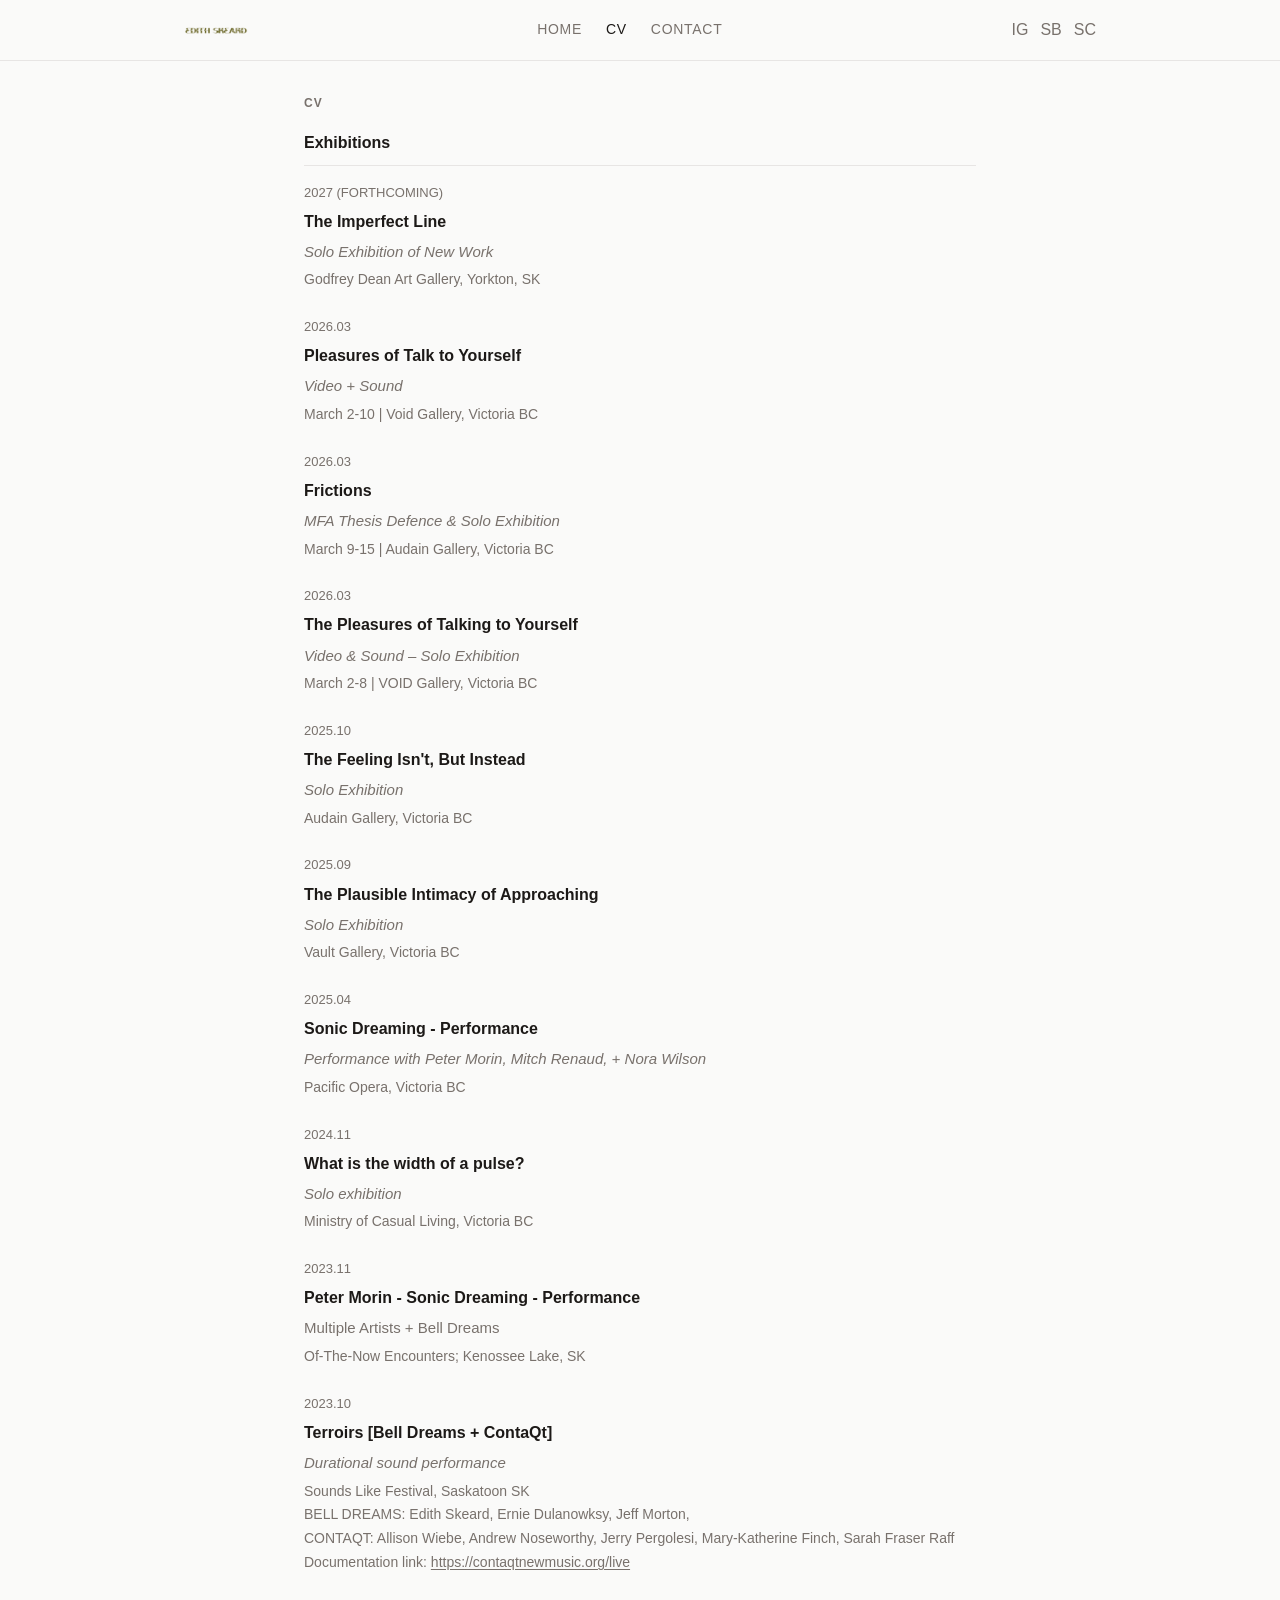
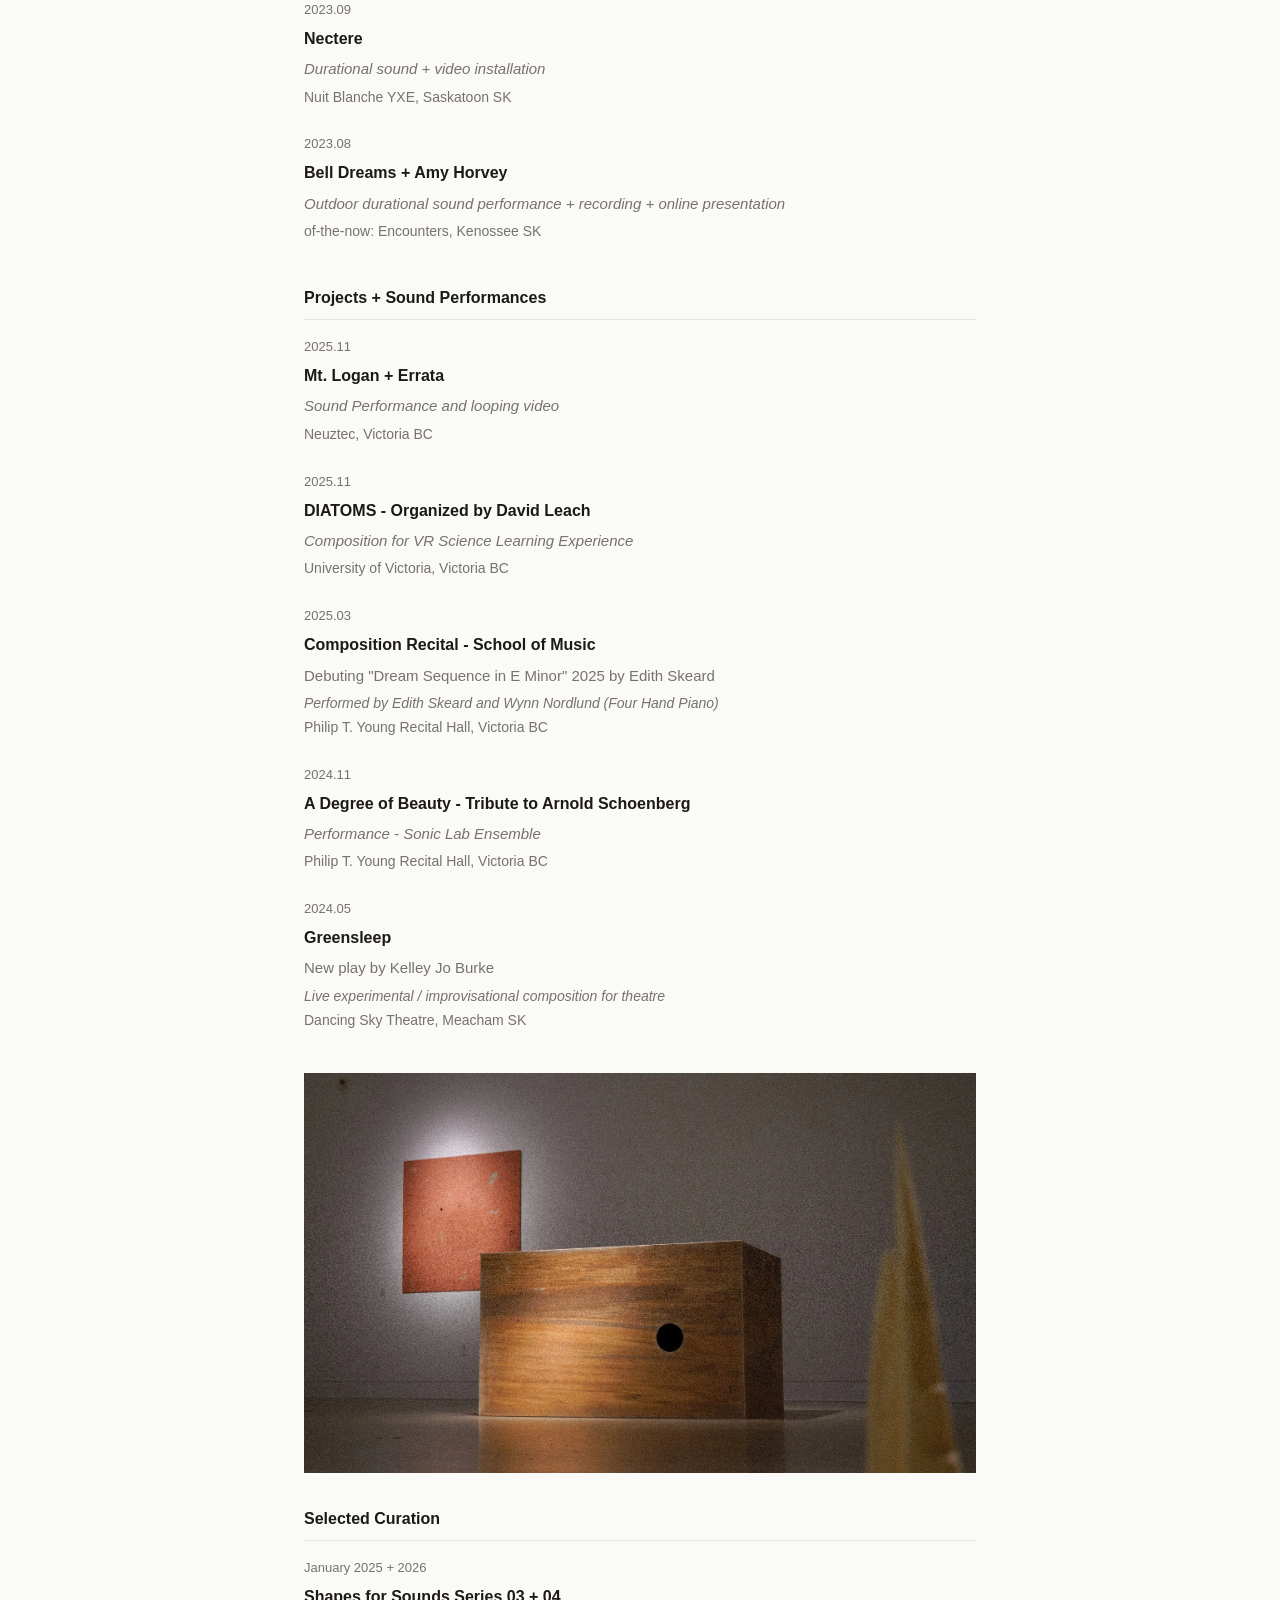
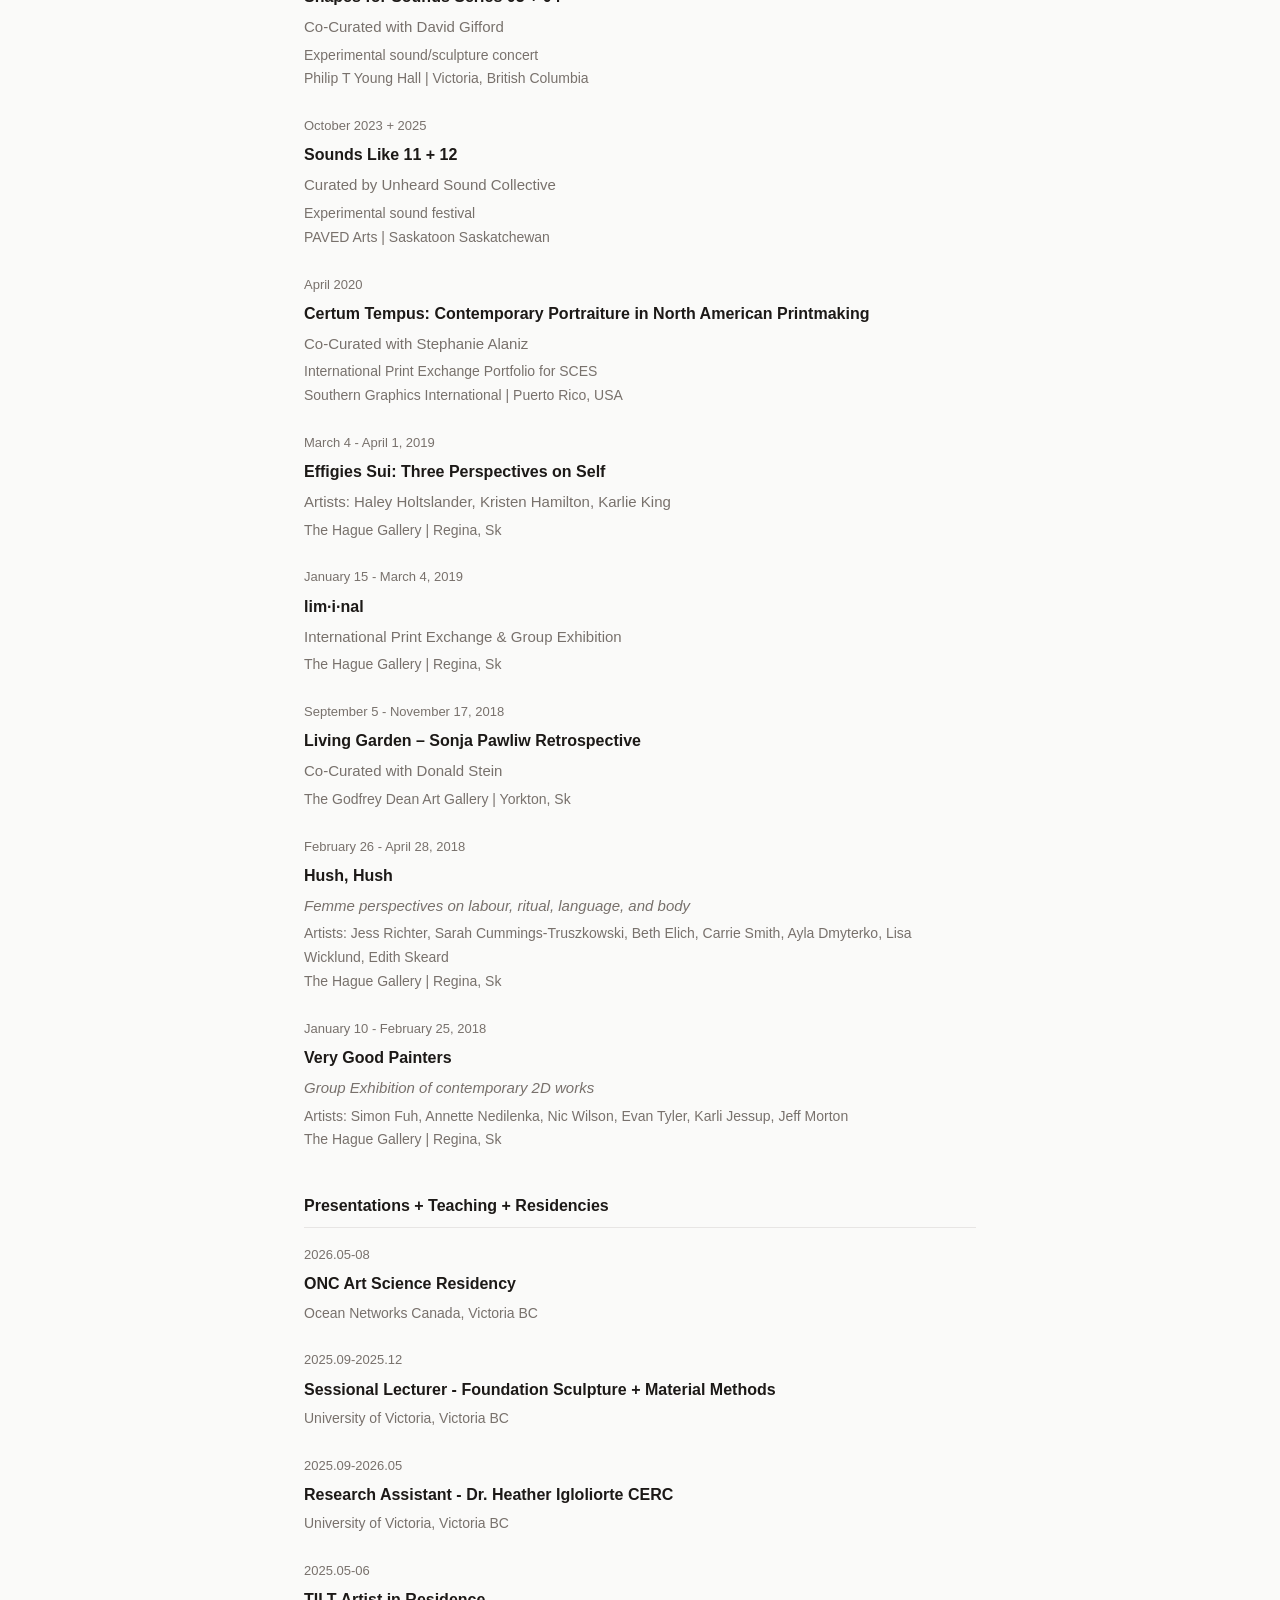
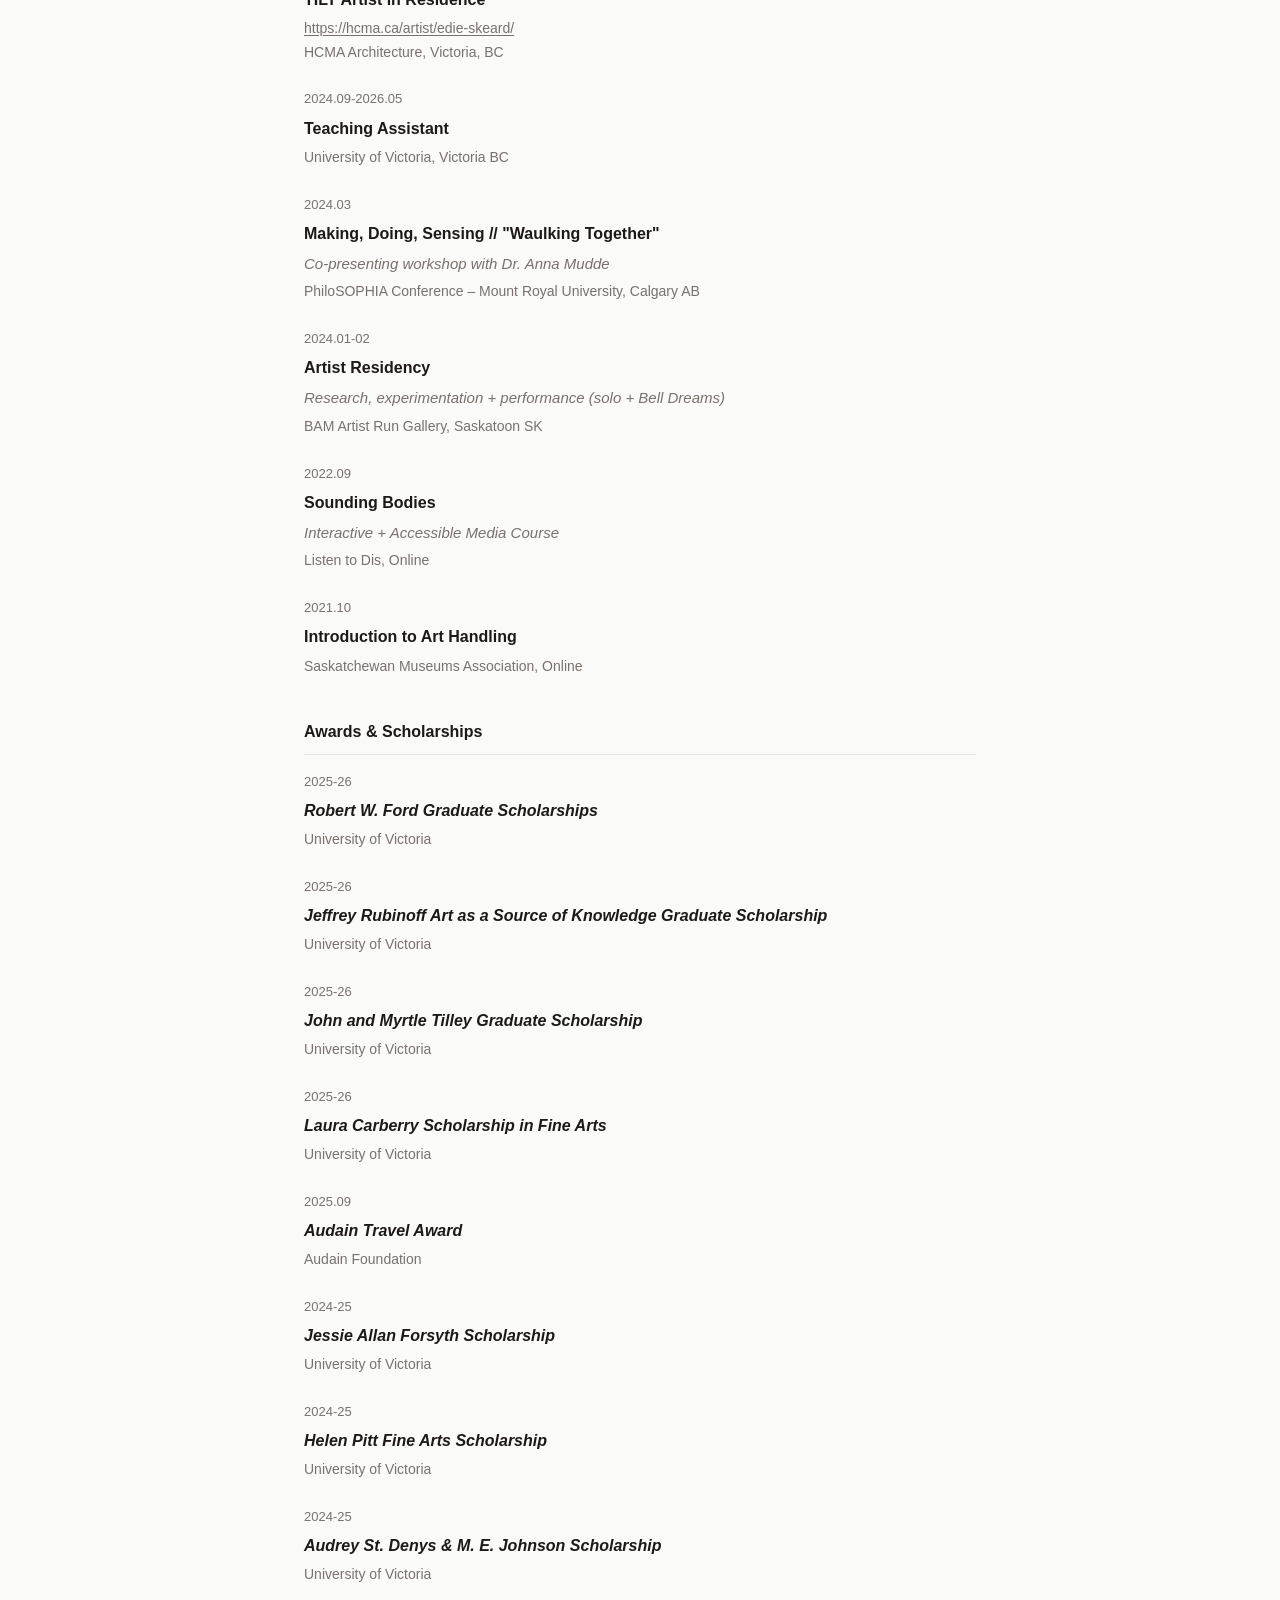
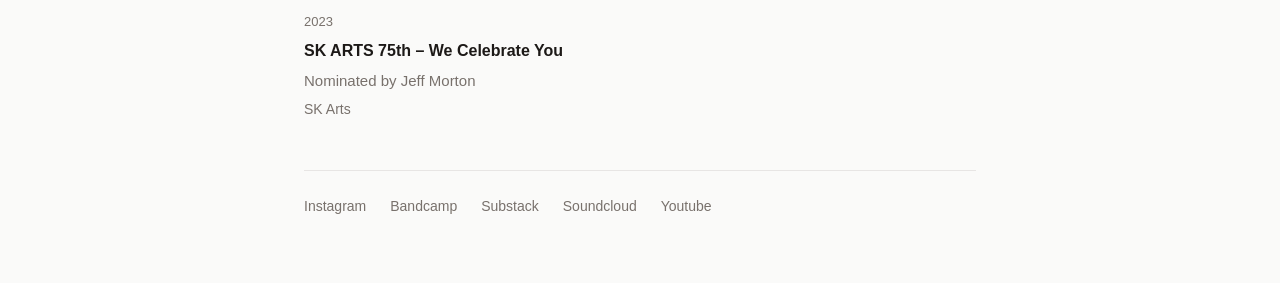
==== cv.html @ 694e630a "initial commit — static artist portfolio site" ====
<!DOCTYPE html>
<html lang="en">
<head>
  <meta charset="UTF-8">
  <meta name="viewport" content="width=device-width, initial-scale=1.0">
  <title>CV — Edith Skeard</title>
  <link rel="stylesheet" href="styles.css">
  <link rel="icon" type="image/png" href="assets/images/edithlogo.png">
</head>
<body>

  <header class="header">
    <div class="header-inner">
      <a href="/" class="logo">
        <img src="assets/images/edithlogo.png" alt="Edith Skeard">
      </a>
      <nav class="nav">
        <a href="/">Home</a>
        <a href="cv.html" class="active">CV</a>
        <a href="contact.html">Contact</a>
      </nav>
      <div class="social-links-header">
        <a href="http://instagram.com/edie_skeard" target="_blank" rel="noopener" aria-label="Instagram">IG</a>
        <a href="https://eatingoranges.substack.com/" target="_blank" rel="noopener" aria-label="Substack">SB</a>
        <a href="https://soundcloud.com/eratta" target="_blank" rel="noopener" aria-label="Soundcloud">SC</a>
      </div>
      <button class="hamburger" id="hamburger" aria-label="Menu">
        <svg width="24" height="24" viewBox="0 0 24 24" fill="none" stroke="currentColor" stroke-width="2">
          <path d="M3 12h18M3 6h18M3 18h18"/>
        </svg>
      </button>
    </div>
  </header>

  <div class="mobile-overlay" id="mobileOverlay">
    <button class="close-btn" id="closeMenu" aria-label="Close menu">&times;</button>
    <a href="/">Home</a>
    <a href="cv.html">CV</a>
    <a href="contact.html">Contact</a>
    <div class="social-links-header">
      <a href="http://instagram.com/edie_skeard" target="_blank" rel="noopener" aria-label="Instagram">IG</a>
      <a href="https://eatingoranges.substack.com/" target="_blank" rel="noopener" aria-label="Substack">SB</a>
      <a href="https://soundcloud.com/eratta" target="_blank" rel="noopener" aria-label="Soundcloud">SC</a>
    </div>
  </div>

  <main class="main-narrow">

    <h1 class="section-title">CV</h1>

    <div class="cv-section">
      <h2>Exhibitions</h2>

      <div class="cv-entry">
        <div class="date">2027 (FORTHCOMING)</div>
        <div class="title">The Imperfect Line</div>
        <div class="subtitle"><em>Solo Exhibition of New Work</em></div>
        <div class="venue">Godfrey Dean Art Gallery, Yorkton, SK</div>
      </div>

      <div class="cv-entry">
        <div class="date">2026.03</div>
        <div class="title">Pleasures of Talk to Yourself</div>
        <div class="subtitle"><em>Video + Sound</em></div>
        <div class="venue">March 2-10 | Void Gallery, Victoria BC</div>
      </div>

      <div class="cv-entry">
        <div class="date">2026.03</div>
        <div class="title">Frictions</div>
        <div class="subtitle"><em>MFA Thesis Defence &amp; Solo Exhibition</em></div>
        <div class="venue">March 9-15 | Audain Gallery, Victoria BC</div>
      </div>

      <div class="cv-entry">
        <div class="date">2026.03</div>
        <div class="title">The Pleasures of Talking to Yourself</div>
        <div class="subtitle"><em>Video &amp; Sound – Solo Exhibition</em></div>
        <div class="venue">March 2-8 | VOID Gallery, Victoria BC</div>
      </div>

      <div class="cv-entry">
        <div class="date">2025.10</div>
        <div class="title">The Feeling Isn't, But Instead</div>
        <div class="subtitle"><em>Solo Exhibition</em></div>
        <div class="venue">Audain Gallery, Victoria BC</div>
      </div>

      <div class="cv-entry">
        <div class="date">2025.09</div>
        <div class="title">The Plausible Intimacy of Approaching</div>
        <div class="subtitle"><em>Solo Exhibition</em></div>
        <div class="venue">Vault Gallery, Victoria BC</div>
      </div>

      <div class="cv-entry">
        <div class="date">2025.04</div>
        <div class="title">Sonic Dreaming - Performance</div>
        <div class="subtitle"><em>Performance with Peter Morin, Mitch Renaud, + Nora Wilson</em></div>
        <div class="venue">Pacific Opera, Victoria BC</div>
      </div>

      <div class="cv-entry">
        <div class="date">2024.11</div>
        <div class="title">What is the width of a pulse?</div>
        <div class="subtitle"><em>Solo exhibition</em></div>
        <div class="venue">Ministry of Casual Living, Victoria BC</div>
      </div>

      <div class="cv-entry">
        <div class="date">2023.11</div>
        <div class="title">Peter Morin - Sonic Dreaming - Performance</div>
        <div class="subtitle">Multiple Artists + Bell Dreams</div>
        <div class="venue">Of-The-Now Encounters; Kenossee Lake, SK</div>
      </div>

      <div class="cv-entry">
        <div class="date">2023.10</div>
        <div class="title">Terroirs [Bell Dreams + ContaQt]</div>
        <div class="subtitle"><em>Durational sound performance</em></div>
        <div class="details">Sounds Like Festival, Saskatoon SK<br>
        BELL DREAMS: Edith Skeard, Ernie Dulanowksy, Jeff Morton,<br>
        CONTAQT: Allison Wiebe, Andrew Noseworthy, Jerry Pergolesi, Mary-Katherine Finch, Sarah Fraser Raff<br>
        Documentation link: <a href="https://contaqtnewmusic.org/live" target="_blank" rel="noopener">https://contaqtnewmusic.org/live</a></div>
      </div>

      <div class="cv-entry">
        <div class="date">2023.09</div>
        <div class="title">Nectere</div>
        <div class="subtitle"><em>Durational sound + video installation</em></div>
        <div class="venue">Nuit Blanche YXE, Saskatoon SK</div>
      </div>

      <div class="cv-entry">
        <div class="date">2023.08</div>
        <div class="title">Bell Dreams + Amy Horvey</div>
        <div class="subtitle"><em>Outdoor durational sound performance + recording + online presentation</em></div>
        <div class="venue">of-the-now: Encounters, Kenossee SK</div>
      </div>
    </div>

    <div class="cv-section">
      <h2>Projects + Sound Performances</h2>

      <div class="cv-entry">
        <div class="date">2025.11</div>
        <div class="title">Mt. Logan + Errata</div>
        <div class="subtitle"><em>Sound Performance and looping video</em></div>
        <div class="venue">Neuztec, Victoria BC</div>
      </div>

      <div class="cv-entry">
        <div class="date">2025.11</div>
        <div class="title">DIATOMS - Organized by David Leach</div>
        <div class="subtitle"><em>Composition for VR Science Learning Experience</em></div>
        <div class="venue">University of Victoria, Victoria BC</div>
      </div>

      <div class="cv-entry">
        <div class="date">2025.03</div>
        <div class="title">Composition Recital - School of Music</div>
        <div class="subtitle">Debuting "Dream Sequence in E Minor" 2025 by Edith Skeard</div>
        <div class="details"><em>Performed by Edith Skeard and Wynn Nordlund (Four Hand Piano)</em><br>
        Philip T. Young Recital Hall, Victoria BC</div>
      </div>

      <div class="cv-entry">
        <div class="date">2024.11</div>
        <div class="title">A Degree of Beauty - Tribute to Arnold Schoenberg</div>
        <div class="subtitle"><em>Performance - Sonic Lab Ensemble</em></div>
        <div class="venue">Philip T. Young Recital Hall, Victoria BC</div>
      </div>

      <div class="cv-entry">
        <div class="date">2024.05</div>
        <div class="title">Greensleep</div>
        <div class="subtitle">New play by Kelley Jo Burke</div>
        <div class="details"><em>Live experimental / improvisational composition for theatre</em><br>
        Dancing Sky Theatre, Meacham SK</div>
      </div>
    </div>

    <div class="cv-image">
      <img src="assets/images/cv-image.jpg" alt="CV">
    </div>

    <div class="cv-section">
      <h2>Selected Curation</h2>

      <div class="cv-entry">
        <div class="date">January 2025 + 2026</div>
        <div class="title">Shapes for Sounds Series 03 + 04</div>
        <div class="subtitle">Co-Curated with David Gifford</div>
        <div class="details">Experimental sound/sculpture concert<br>
        Philip T Young Hall | Victoria, British Columbia</div>
      </div>

      <div class="cv-entry">
        <div class="date">October 2023 + 2025</div>
        <div class="title">Sounds Like 11 + 12</div>
        <div class="subtitle">Curated by Unheard Sound Collective</div>
        <div class="details">Experimental sound festival<br>
        PAVED Arts | Saskatoon Saskatchewan</div>
      </div>

      <div class="cv-entry">
        <div class="date">April 2020</div>
        <div class="title">Certum Tempus: Contemporary Portraiture in North American Printmaking</div>
        <div class="subtitle">Co-Curated with Stephanie Alaniz</div>
        <div class="details">International Print Exchange Portfolio for SCES<br>
        Southern Graphics International | Puerto Rico, USA</div>
      </div>

      <div class="cv-entry">
        <div class="date">March 4 - April 1, 2019</div>
        <div class="title">Effigies Sui: Three Perspectives on Self</div>
        <div class="subtitle">Artists: Haley Holtslander, Kristen Hamilton, Karlie King</div>
        <div class="venue">The Hague Gallery | Regina, Sk</div>
      </div>

      <div class="cv-entry">
        <div class="date">January 15 - March 4, 2019</div>
        <div class="title">lim·i·nal</div>
        <div class="subtitle">International Print Exchange &amp; Group Exhibition</div>
        <div class="venue">The Hague Gallery | Regina, Sk</div>
      </div>

      <div class="cv-entry">
        <div class="date">September 5 - November 17, 2018</div>
        <div class="title">Living Garden – Sonja Pawliw Retrospective</div>
        <div class="subtitle">Co-Curated with Donald Stein</div>
        <div class="venue">The Godfrey Dean Art Gallery | Yorkton, Sk</div>
      </div>

      <div class="cv-entry">
        <div class="date">February 26 - April 28, 2018</div>
        <div class="title">Hush, Hush</div>
        <div class="subtitle"><em>Femme perspectives on labour, ritual, language, and body</em></div>
        <div class="details">Artists: Jess Richter, Sarah Cummings-Truszkowski, Beth Elich, Carrie Smith, Ayla Dmyterko, Lisa Wicklund, Edith Skeard<br>
        The Hague Gallery | Regina, Sk</div>
      </div>

      <div class="cv-entry">
        <div class="date">January 10 - February 25, 2018</div>
        <div class="title">Very Good Painters</div>
        <div class="subtitle"><em>Group Exhibition of contemporary 2D works</em></div>
        <div class="details">Artists: Simon Fuh, Annette Nedilenka, Nic Wilson, Evan Tyler, Karli Jessup, Jeff Morton<br>
        The Hague Gallery | Regina, Sk</div>
      </div>
    </div>

    <div class="cv-section">
      <h2>Presentations + Teaching + Residencies</h2>

      <div class="cv-entry">
        <div class="date">2026.05-08</div>
        <div class="title">ONC Art Science Residency</div>
        <div class="venue">Ocean Networks Canada, Victoria BC</div>
      </div>

      <div class="cv-entry">
        <div class="date">2025.09-2025.12</div>
        <div class="title">Sessional Lecturer - Foundation Sculpture + Material Methods</div>
        <div class="venue">University of Victoria, Victoria BC</div>
      </div>

      <div class="cv-entry">
        <div class="date">2025.09-2026.05</div>
        <div class="title">Research Assistant - Dr. Heather Igloliorte CERC</div>
        <div class="venue">University of Victoria, Victoria BC</div>
      </div>

      <div class="cv-entry">
        <div class="date">2025.05-06</div>
        <div class="title">TILT Artist in Residence</div>
        <div class="details"><a href="https://hcma.ca/artist/edie-skeard/" target="_blank" rel="noopener">https://hcma.ca/artist/edie-skeard/</a><br>
        HCMA Architecture, Victoria, BC</div>
      </div>

      <div class="cv-entry">
        <div class="date">2024.09-2026.05</div>
        <div class="title">Teaching Assistant</div>
        <div class="venue">University of Victoria, Victoria BC</div>
      </div>

      <div class="cv-entry">
        <div class="date">2024.03</div>
        <div class="title">Making, Doing, Sensing // "Waulking Together"</div>
        <div class="subtitle"><em>Co-presenting workshop with Dr. Anna Mudde</em></div>
        <div class="venue">PhiloSOPHIA Conference – Mount Royal University, Calgary AB</div>
      </div>

      <div class="cv-entry">
        <div class="date">2024.01-02</div>
        <div class="title">Artist Residency</div>
        <div class="subtitle"><em>Research, experimentation + performance (solo + Bell Dreams)</em></div>
        <div class="venue">BAM Artist Run Gallery, Saskatoon SK</div>
      </div>

      <div class="cv-entry">
        <div class="date">2022.09</div>
        <div class="title">Sounding Bodies</div>
        <div class="subtitle"><em>Interactive + Accessible Media Course</em></div>
        <div class="venue">Listen to Dis, Online</div>
      </div>

      <div class="cv-entry">
        <div class="date">2021.10</div>
        <div class="title">Introduction to Art Handling</div>
        <div class="venue">Saskatchewan Museums Association, Online</div>
      </div>
    </div>

    <div class="cv-section">
      <h2>Awards &amp; Scholarships</h2>

      <div class="cv-entry">
        <div class="date">2025-26</div>
        <div class="title"><em>Robert W. Ford Graduate Scholarships</em></div>
        <div class="venue">University of Victoria</div>
      </div>

      <div class="cv-entry">
        <div class="date">2025-26</div>
        <div class="title"><em>Jeffrey Rubinoff Art as a Source of Knowledge Graduate Scholarship</em></div>
        <div class="venue">University of Victoria</div>
      </div>

      <div class="cv-entry">
        <div class="date">2025-26</div>
        <div class="title"><em>John and Myrtle Tilley Graduate Scholarship</em></div>
        <div class="venue">University of Victoria</div>
      </div>

      <div class="cv-entry">
        <div class="date">2025-26</div>
        <div class="title"><em>Laura Carberry Scholarship in Fine Arts</em></div>
        <div class="venue">University of Victoria</div>
      </div>

      <div class="cv-entry">
        <div class="date">2025.09</div>
        <div class="title"><em>Audain Travel Award</em></div>
        <div class="venue">Audain Foundation</div>
      </div>

      <div class="cv-entry">
        <div class="date">2024-25</div>
        <div class="title"><em>Jessie Allan Forsyth Scholarship</em></div>
        <div class="venue">University of Victoria</div>
      </div>

      <div class="cv-entry">
        <div class="date">2024-25</div>
        <div class="title"><em>Helen Pitt Fine Arts Scholarship</em></div>
        <div class="venue">University of Victoria</div>
      </div>

      <div class="cv-entry">
        <div class="date">2024-25</div>
        <div class="title"><em>Audrey St. Denys &amp; M. E. Johnson Scholarship</em></div>
        <div class="venue">University of Victoria</div>
      </div>

      <div class="cv-entry">
        <div class="date">2023</div>
        <div class="title">SK ARTS 75th – We Celebrate You</div>
        <div class="subtitle">Nominated by Jeff Morton</div>
        <div class="venue">SK Arts</div>
      </div>
    </div>

    <footer class="footer-social">
      <a href="https://www.instagram.com/edith_rattary/" target="_blank" rel="noopener">Instagram</a>
      <a href="https://belldreams.bandcamp.com" target="_blank" rel="noopener">Bandcamp</a>
      <a href="https://eatingoranges.substack.com/" target="_blank" rel="noopener">Substack</a>
      <a href="https://soundcloud.com/user-23201046" target="_blank" rel="noopener">Soundcloud</a>
      <a href="https://www.youtube.com/@edithrattary/videos" target="_blank" rel="noopener">Youtube</a>
    </footer>

  </main>

  <script src="script.js"></script>
</body>
</html>
---- styles.css ----
*, *::before, *::after {
  box-sizing: border-box;
  margin: 0;
  padding: 0;
}

:root {
  --color-bg: #fafaf9;
  --color-text: #1c1917;
  --color-text-muted: #78716c;
  --color-border: #e7e5e4;
  --color-accent: #57534e;
  --font-body: -apple-system, BlinkMacSystemFont, "Segoe UI", Roboto, "Helvetica Neue", Arial, sans-serif;
  --font-mono: "SF Mono", "Cascadia Code", "Fira Code", monospace;
  --max-width: 960px;
  --content-width: 720px;
}

html {
  font-size: 16px;
  -webkit-font-smoothing: antialiased;
}

body {
  font-family: var(--font-body);
  color: var(--color-text);
  background: var(--color-bg);
  line-height: 1.7;
}

img {
  max-width: 100%;
  height: auto;
  display: block;
}

a {
  color: inherit;
  text-decoration: none;
}

a:hover {
  opacity: 0.7;
}

/* Header / Navigation */

.header {
  position: sticky;
  top: 0;
  z-index: 100;
  background: var(--color-bg);
  border-bottom: 1px solid var(--color-border);
}

.header-inner {
  max-width: var(--max-width);
  margin: 0 auto;
  display: flex;
  align-items: center;
  justify-content: space-between;
  padding: 0.75rem 1.5rem;
  height: 60px;
}

.logo img {
  height: 36px;
  width: auto;
}

.nav {
  display: flex;
  align-items: center;
  gap: 1.5rem;
}

.nav a {
  font-size: 0.875rem;
  letter-spacing: 0.05em;
  text-transform: uppercase;
  color: var(--color-text-muted);
  font-weight: 500;
}

.nav a.active {
  color: var(--color-text);
}

.social-links-header {
  display: flex;
  align-items: center;
  gap: 0.75rem;
}

.social-links-header a {
  color: var(--color-text-muted);
  font-size: 1rem;
  line-height: 1;
}

.social-links-header a:hover {
  color: var(--color-text);
}

/* Hamburger */

.hamburger {
  display: none;
  background: none;
  border: none;
  cursor: pointer;
  padding: 0.25rem;
  color: var(--color-text);
  line-height: 1;
}

.hamburger svg {
  display: block;
}

/* Mobile menu */

.mobile-overlay {
  display: none;
  position: fixed;
  inset: 0;
  z-index: 200;
  background: var(--color-bg);
}

.mobile-overlay.open {
  display: flex;
  flex-direction: column;
  align-items: center;
  justify-content: center;
  gap: 2rem;
}

.mobile-overlay a {
  font-size: 1.25rem;
  letter-spacing: 0.05em;
  text-transform: uppercase;
  color: var(--color-text);
}

.mobile-overlay .close-btn {
  position: absolute;
  top: 1rem;
  right: 1.5rem;
  background: none;
  border: none;
  cursor: pointer;
  color: var(--color-text);
  font-size: 1.5rem;
}

.mobile-overlay .social-links-header {
  margin-top: 1rem;
}

/* Main content */

.main {
  max-width: var(--max-width);
  margin: 0 auto;
  padding: 2rem 1.5rem 4rem;
}

.main-narrow {
  max-width: var(--content-width);
  margin: 0 auto;
  padding: 2rem 1.5rem 4rem;
}

/* Hero */

.hero-image {
  margin: 0 -1.5rem;
}

.hero-image img {
  width: 100%;
  max-height: 70vh;
  object-fit: cover;
}

/* Sections */

.section {
  margin-top: 3rem;
}

.section-title {
  font-size: 0.75rem;
  letter-spacing: 0.1em;
  text-transform: uppercase;
  color: var(--color-text-muted);
  margin-bottom: 1rem;
  font-weight: 600;
}

.section-divider {
  border: none;
  border-top: 1px solid var(--color-border);
  margin: 3rem 0;
}

/* Bio */

.bio {
  font-size: 1rem;
  line-height: 1.8;
}

.bio p {
  margin-bottom: 1.25rem;
}

.bio a {
  text-decoration: underline;
  text-underline-offset: 2px;
}

/* Video / embed captions */

.caption {
  font-size: 0.8125rem;
  color: var(--color-text-muted);
  margin-top: 0.5rem;
  font-style: italic;
}

/* Listen grid */

.listen-grid {
  display: grid;
  grid-template-columns: repeat(3, 1fr);
  gap: 0.75rem;
}

.listen-grid img {
  aspect-ratio: 1;
  object-fit: cover;
  width: 100%;
}

/* Gallery grid */

.gallery-grid {
  display: grid;
  grid-template-columns: repeat(3, 1fr);
  gap: 0.75rem;
}

.gallery-grid img {
  aspect-ratio: 4 / 3;
  object-fit: cover;
  width: 100%;
}

.gallery-grid img:nth-child(4) {
  grid-column: 1 / -1;
  aspect-ratio: 16 / 6;
}

.gallery-grid img:nth-child(5) {
  grid-column: span 2;
  aspect-ratio: 4 / 3;
}

/* Contact link at bottom of home */

.contact-link {
  display: block;
  font-size: 1.125rem;
  font-weight: 500;
  text-decoration: underline;
  text-underline-offset: 3px;
  margin: 2rem 0;
}

/* Footer social */

.footer-social {
  display: flex;
  gap: 1.5rem;
  font-size: 0.875rem;
  color: var(--color-text-muted);
  margin-top: 3rem;
  padding-top: 1.5rem;
  border-top: 1px solid var(--color-border);
}

.footer-social a:hover {
  color: var(--color-text);
}

/* CV page */

.cv-section {
  margin-bottom: 2.5rem;
}

.cv-section h2 {
  font-size: 1rem;
  font-weight: 600;
  margin-bottom: 1rem;
  padding-bottom: 0.5rem;
  border-bottom: 1px solid var(--color-border);
}

.cv-entry {
  margin-bottom: 1.5rem;
}

.cv-entry .date {
  font-size: 0.8125rem;
  color: var(--color-text-muted);
  font-weight: 500;
  margin-bottom: 0.25rem;
}

.cv-entry .title {
  font-weight: 600;
  margin-bottom: 0.25rem;
}

.cv-entry .subtitle {
  font-size: 0.9375rem;
  color: var(--color-text-muted);
  margin-bottom: 0.25rem;
}

.cv-entry .venue,
.cv-entry .details {
  font-size: 0.875rem;
  color: var(--color-text-muted);
}

.cv-entry a {
  text-decoration: underline;
  text-underline-offset: 2px;
}

.cv-image {
  margin: 2rem 0;
}

.cv-image img {
  max-height: 400px;
  width: 100%;
  object-fit: cover;
}

/* Contact page */

.contact-body {
  font-size: 1.125rem;
  line-height: 1.8;
}

.contact-body a {
  text-decoration: underline;
  text-underline-offset: 2px;
}

/* Responsive */

@media (max-width: 768px) {
  .header-inner {
    padding: 0.75rem 1rem;
  }

  .nav {
    display: none;
  }

  .social-links-header {
    display: none;
  }

  .hamburger {
    display: block;
  }

  .main {
    padding: 1.5rem 1rem 3rem;
  }

  .main-narrow {
    padding: 1.5rem 1rem 3rem;
  }

  .hero-image {
    margin: 0 -1rem;
  }

  .listen-grid {
    grid-template-columns: repeat(2, 1fr);
  }

  .gallery-grid {
    grid-template-columns: repeat(2, 1fr);
  }

  .gallery-grid img:nth-child(4) {
    aspect-ratio: 4 / 3;
  }

  .gallery-grid img:nth-child(5) {
    grid-column: span 1;
    aspect-ratio: 4 / 3;
  }
}

@media (max-width: 480px) {
  .listen-grid {
    grid-template-columns: 1fr;
  }

  .gallery-grid {
    grid-template-columns: 1fr;
  }

  .footer-social {
    flex-wrap: wrap;
    gap: 1rem;
  }
}
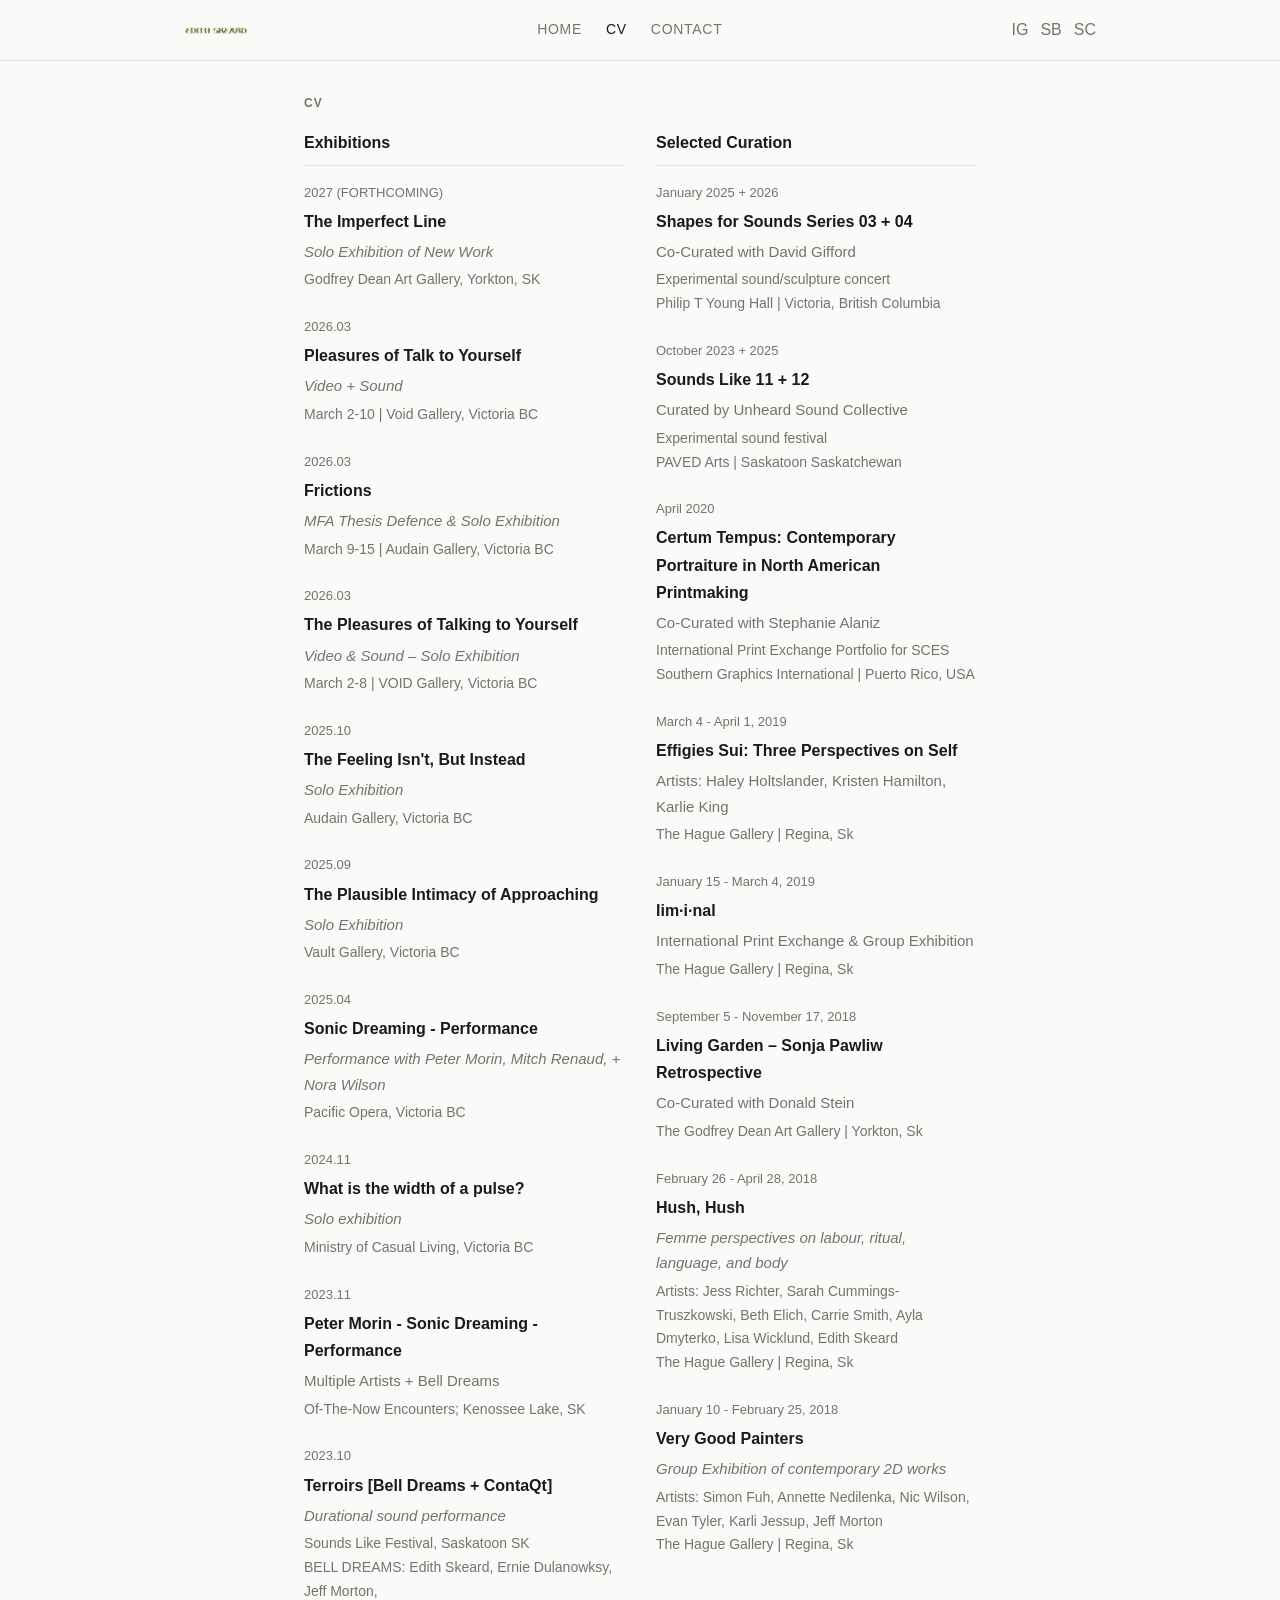
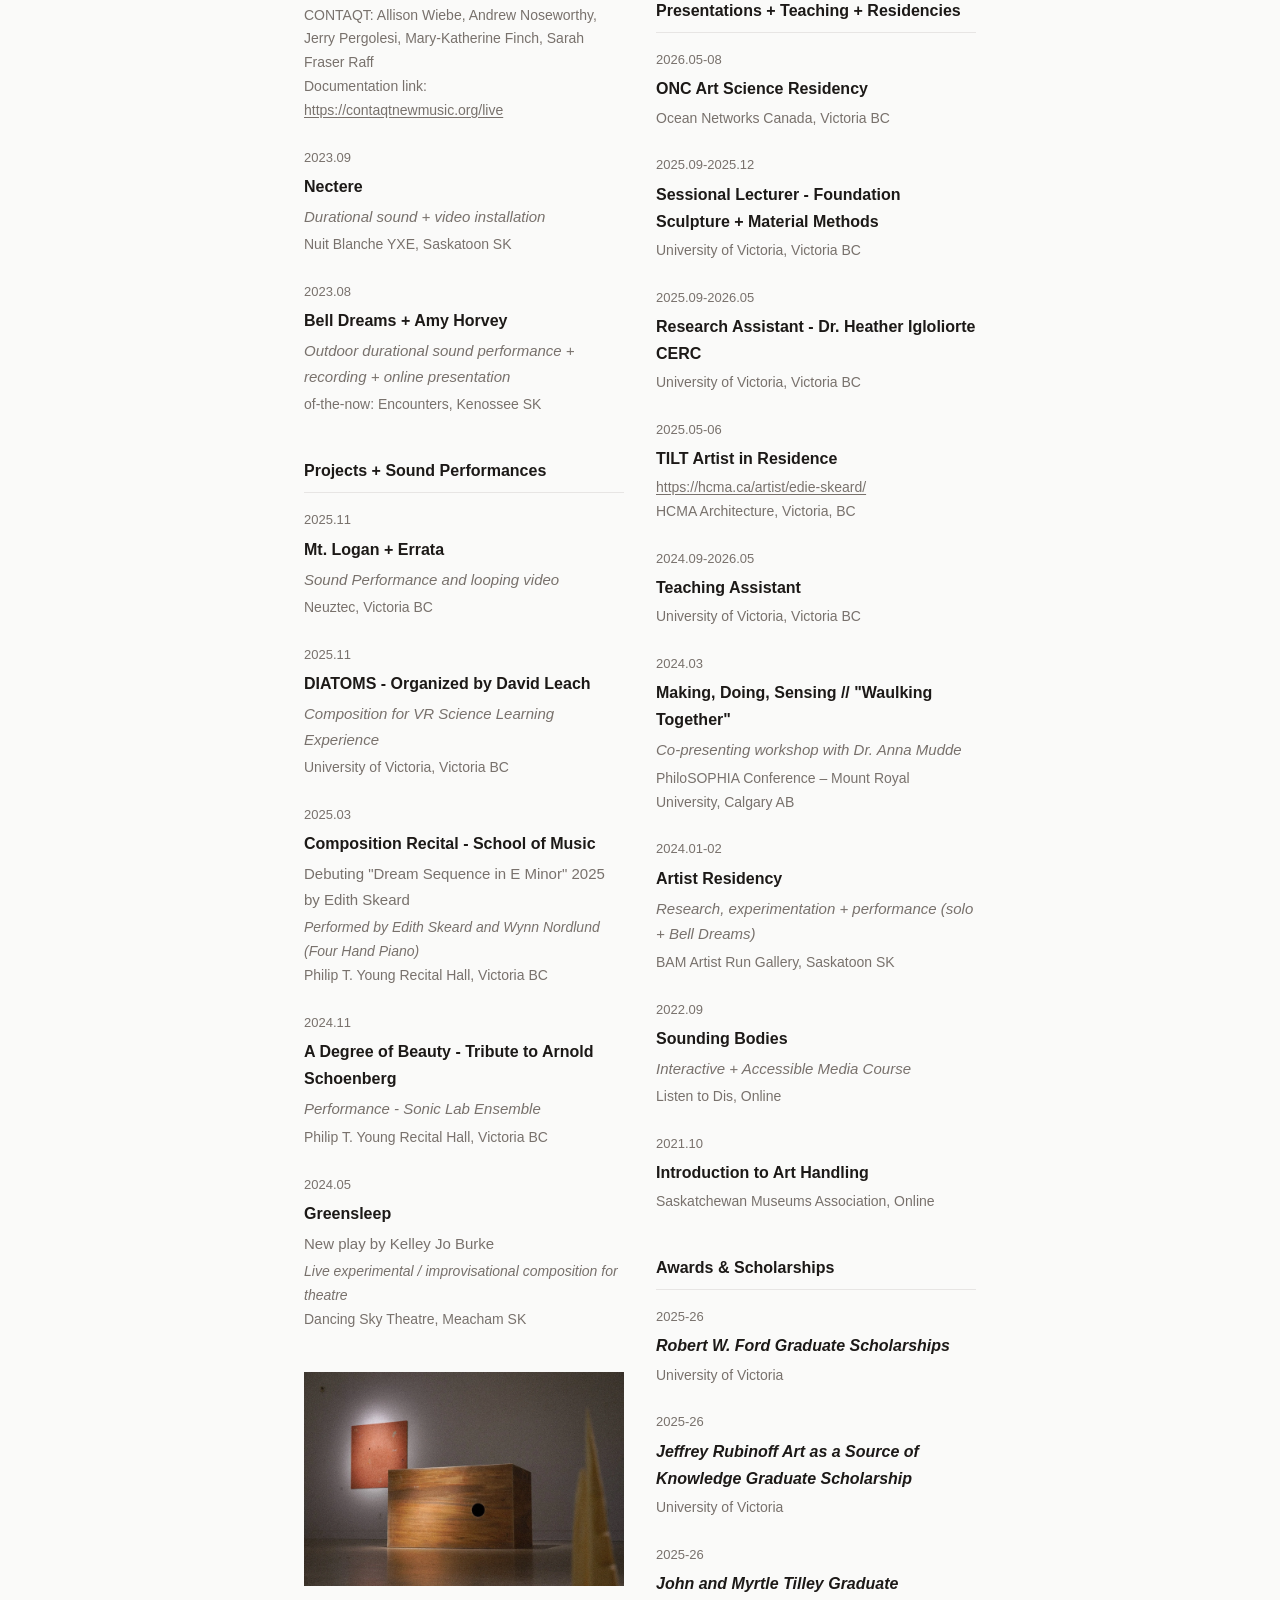
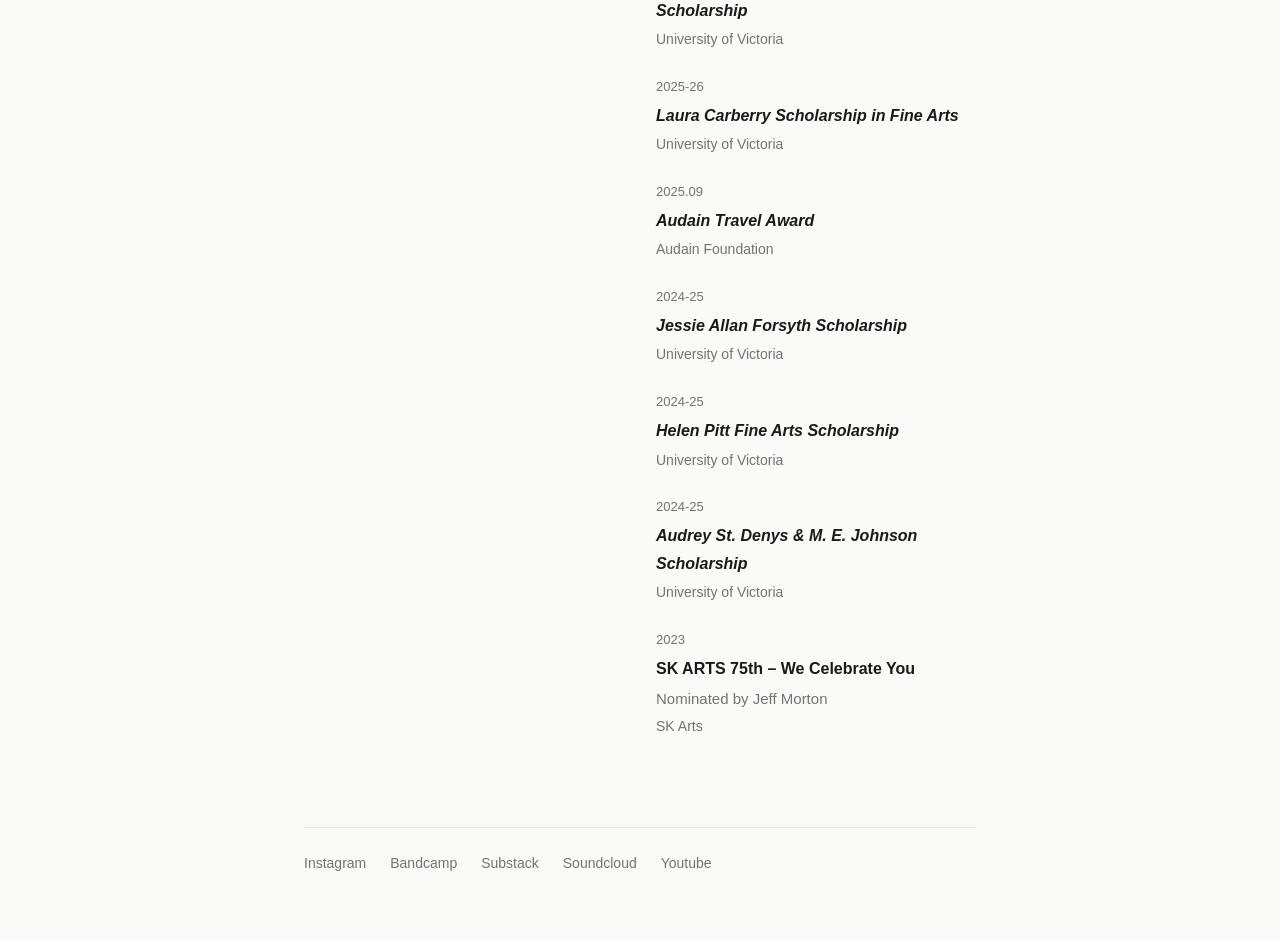
==== commit 4cc3205d: "add video/SoundCloud embeds, full-bleed video section, two-column CV layout" ====
--- a/cv.html
+++ b/cv.html
@@ -48,326 +48,338 @@
 
     <h1 class="section-title">CV</h1>
 
-    <div class="cv-section">
-      <h2>Exhibitions</h2>
-
-      <div class="cv-entry">
-        <div class="date">2027 (FORTHCOMING)</div>
-        <div class="title">The Imperfect Line</div>
-        <div class="subtitle"><em>Solo Exhibition of New Work</em></div>
-        <div class="venue">Godfrey Dean Art Gallery, Yorkton, SK</div>
+    <div class="cv-grid">
+
+      <div class="cv-col">
+
+        <div class="cv-section">
+          <h2>Exhibitions</h2>
+
+          <div class="cv-entry">
+            <div class="date">2027 (FORTHCOMING)</div>
+            <div class="title">The Imperfect Line</div>
+            <div class="subtitle"><em>Solo Exhibition of New Work</em></div>
+            <div class="venue">Godfrey Dean Art Gallery, Yorkton, SK</div>
+          </div>
+
+          <div class="cv-entry">
+            <div class="date">2026.03</div>
+            <div class="title">Pleasures of Talk to Yourself</div>
+            <div class="subtitle"><em>Video + Sound</em></div>
+            <div class="venue">March 2-10 | Void Gallery, Victoria BC</div>
+          </div>
+
+          <div class="cv-entry">
+            <div class="date">2026.03</div>
+            <div class="title">Frictions</div>
+            <div class="subtitle"><em>MFA Thesis Defence &amp; Solo Exhibition</em></div>
+            <div class="venue">March 9-15 | Audain Gallery, Victoria BC</div>
+          </div>
+
+          <div class="cv-entry">
+            <div class="date">2026.03</div>
+            <div class="title">The Pleasures of Talking to Yourself</div>
+            <div class="subtitle"><em>Video &amp; Sound – Solo Exhibition</em></div>
+            <div class="venue">March 2-8 | VOID Gallery, Victoria BC</div>
+          </div>
+
+          <div class="cv-entry">
+            <div class="date">2025.10</div>
+            <div class="title">The Feeling Isn't, But Instead</div>
+            <div class="subtitle"><em>Solo Exhibition</em></div>
+            <div class="venue">Audain Gallery, Victoria BC</div>
+          </div>
+
+          <div class="cv-entry">
+            <div class="date">2025.09</div>
+            <div class="title">The Plausible Intimacy of Approaching</div>
+            <div class="subtitle"><em>Solo Exhibition</em></div>
+            <div class="venue">Vault Gallery, Victoria BC</div>
+          </div>
+
+          <div class="cv-entry">
+            <div class="date">2025.04</div>
+            <div class="title">Sonic Dreaming - Performance</div>
+            <div class="subtitle"><em>Performance with Peter Morin, Mitch Renaud, + Nora Wilson</em></div>
+            <div class="venue">Pacific Opera, Victoria BC</div>
+          </div>
+
+          <div class="cv-entry">
+            <div class="date">2024.11</div>
+            <div class="title">What is the width of a pulse?</div>
+            <div class="subtitle"><em>Solo exhibition</em></div>
+            <div class="venue">Ministry of Casual Living, Victoria BC</div>
+          </div>
+
+          <div class="cv-entry">
+            <div class="date">2023.11</div>
+            <div class="title">Peter Morin - Sonic Dreaming - Performance</div>
+            <div class="subtitle">Multiple Artists + Bell Dreams</div>
+            <div class="venue">Of-The-Now Encounters; Kenossee Lake, SK</div>
+          </div>
+
+          <div class="cv-entry">
+            <div class="date">2023.10</div>
+            <div class="title">Terroirs [Bell Dreams + ContaQt]</div>
+            <div class="subtitle"><em>Durational sound performance</em></div>
+            <div class="details">Sounds Like Festival, Saskatoon SK<br>
+            BELL DREAMS: Edith Skeard, Ernie Dulanowksy, Jeff Morton,<br>
+            CONTAQT: Allison Wiebe, Andrew Noseworthy, Jerry Pergolesi, Mary-Katherine Finch, Sarah Fraser Raff<br>
+            Documentation link: <a href="https://contaqtnewmusic.org/live" target="_blank" rel="noopener">https://contaqtnewmusic.org/live</a></div>
+          </div>
+
+          <div class="cv-entry">
+            <div class="date">2023.09</div>
+            <div class="title">Nectere</div>
+            <div class="subtitle"><em>Durational sound + video installation</em></div>
+            <div class="venue">Nuit Blanche YXE, Saskatoon SK</div>
+          </div>
+
+          <div class="cv-entry">
+            <div class="date">2023.08</div>
+            <div class="title">Bell Dreams + Amy Horvey</div>
+            <div class="subtitle"><em>Outdoor durational sound performance + recording + online presentation</em></div>
+            <div class="venue">of-the-now: Encounters, Kenossee SK</div>
+          </div>
+        </div>
+
+        <div class="cv-section">
+          <h2>Projects + Sound Performances</h2>
+
+          <div class="cv-entry">
+            <div class="date">2025.11</div>
+            <div class="title">Mt. Logan + Errata</div>
+            <div class="subtitle"><em>Sound Performance and looping video</em></div>
+            <div class="venue">Neuztec, Victoria BC</div>
+          </div>
+
+          <div class="cv-entry">
+            <div class="date">2025.11</div>
+            <div class="title">DIATOMS - Organized by David Leach</div>
+            <div class="subtitle"><em>Composition for VR Science Learning Experience</em></div>
+            <div class="venue">University of Victoria, Victoria BC</div>
+          </div>
+
+          <div class="cv-entry">
+            <div class="date">2025.03</div>
+            <div class="title">Composition Recital - School of Music</div>
+            <div class="subtitle">Debuting "Dream Sequence in E Minor" 2025 by Edith Skeard</div>
+            <div class="details"><em>Performed by Edith Skeard and Wynn Nordlund (Four Hand Piano)</em><br>
+            Philip T. Young Recital Hall, Victoria BC</div>
+          </div>
+
+          <div class="cv-entry">
+            <div class="date">2024.11</div>
+            <div class="title">A Degree of Beauty - Tribute to Arnold Schoenberg</div>
+            <div class="subtitle"><em>Performance - Sonic Lab Ensemble</em></div>
+            <div class="venue">Philip T. Young Recital Hall, Victoria BC</div>
+          </div>
+
+          <div class="cv-entry">
+            <div class="date">2024.05</div>
+            <div class="title">Greensleep</div>
+            <div class="subtitle">New play by Kelley Jo Burke</div>
+            <div class="details"><em>Live experimental / improvisational composition for theatre</em><br>
+            Dancing Sky Theatre, Meacham SK</div>
+          </div>
+        </div>
+
+        <div class="cv-image">
+          <img src="assets/images/cv-image.jpg" alt="CV">
+        </div>
+
       </div>
 
-      <div class="cv-entry">
-        <div class="date">2026.03</div>
-        <div class="title">Pleasures of Talk to Yourself</div>
-        <div class="subtitle"><em>Video + Sound</em></div>
-        <div class="venue">March 2-10 | Void Gallery, Victoria BC</div>
+      <div class="cv-col">
+
+        <div class="cv-section">
+          <h2>Selected Curation</h2>
+
+          <div class="cv-entry">
+            <div class="date">January 2025 + 2026</div>
+            <div class="title">Shapes for Sounds Series 03 + 04</div>
+            <div class="subtitle">Co-Curated with David Gifford</div>
+            <div class="details">Experimental sound/sculpture concert<br>
+            Philip T Young Hall | Victoria, British Columbia</div>
+          </div>
+
+          <div class="cv-entry">
+            <div class="date">October 2023 + 2025</div>
+            <div class="title">Sounds Like 11 + 12</div>
+            <div class="subtitle">Curated by Unheard Sound Collective</div>
+            <div class="details">Experimental sound festival<br>
+            PAVED Arts | Saskatoon Saskatchewan</div>
+          </div>
+
+          <div class="cv-entry">
+            <div class="date">April 2020</div>
+            <div class="title">Certum Tempus: Contemporary Portraiture in North American Printmaking</div>
+            <div class="subtitle">Co-Curated with Stephanie Alaniz</div>
+            <div class="details">International Print Exchange Portfolio for SCES<br>
+            Southern Graphics International | Puerto Rico, USA</div>
+          </div>
+
+          <div class="cv-entry">
+            <div class="date">March 4 - April 1, 2019</div>
+            <div class="title">Effigies Sui: Three Perspectives on Self</div>
+            <div class="subtitle">Artists: Haley Holtslander, Kristen Hamilton, Karlie King</div>
+            <div class="venue">The Hague Gallery | Regina, Sk</div>
+          </div>
+
+          <div class="cv-entry">
+            <div class="date">January 15 - March 4, 2019</div>
+            <div class="title">lim·i·nal</div>
+            <div class="subtitle">International Print Exchange &amp; Group Exhibition</div>
+            <div class="venue">The Hague Gallery | Regina, Sk</div>
+          </div>
+
+          <div class="cv-entry">
+            <div class="date">September 5 - November 17, 2018</div>
+            <div class="title">Living Garden – Sonja Pawliw Retrospective</div>
+            <div class="subtitle">Co-Curated with Donald Stein</div>
+            <div class="venue">The Godfrey Dean Art Gallery | Yorkton, Sk</div>
+          </div>
+
+          <div class="cv-entry">
+            <div class="date">February 26 - April 28, 2018</div>
+            <div class="title">Hush, Hush</div>
+            <div class="subtitle"><em>Femme perspectives on labour, ritual, language, and body</em></div>
+            <div class="details">Artists: Jess Richter, Sarah Cummings-Truszkowski, Beth Elich, Carrie Smith, Ayla Dmyterko, Lisa Wicklund, Edith Skeard<br>
+            The Hague Gallery | Regina, Sk</div>
+          </div>
+
+          <div class="cv-entry">
+            <div class="date">January 10 - February 25, 2018</div>
+            <div class="title">Very Good Painters</div>
+            <div class="subtitle"><em>Group Exhibition of contemporary 2D works</em></div>
+            <div class="details">Artists: Simon Fuh, Annette Nedilenka, Nic Wilson, Evan Tyler, Karli Jessup, Jeff Morton<br>
+            The Hague Gallery | Regina, Sk</div>
+          </div>
+        </div>
+
+        <div class="cv-section">
+          <h2>Presentations + Teaching + Residencies</h2>
+
+          <div class="cv-entry">
+            <div class="date">2026.05-08</div>
+            <div class="title">ONC Art Science Residency</div>
+            <div class="venue">Ocean Networks Canada, Victoria BC</div>
+          </div>
+
+          <div class="cv-entry">
+            <div class="date">2025.09-2025.12</div>
+            <div class="title">Sessional Lecturer - Foundation Sculpture + Material Methods</div>
+            <div class="venue">University of Victoria, Victoria BC</div>
+          </div>
+
+          <div class="cv-entry">
+            <div class="date">2025.09-2026.05</div>
+            <div class="title">Research Assistant - Dr. Heather Igloliorte CERC</div>
+            <div class="venue">University of Victoria, Victoria BC</div>
+          </div>
+
+          <div class="cv-entry">
+            <div class="date">2025.05-06</div>
+            <div class="title">TILT Artist in Residence</div>
+            <div class="details"><a href="https://hcma.ca/artist/edie-skeard/" target="_blank" rel="noopener">https://hcma.ca/artist/edie-skeard/</a><br>
+            HCMA Architecture, Victoria, BC</div>
+          </div>
+
+          <div class="cv-entry">
+            <div class="date">2024.09-2026.05</div>
+            <div class="title">Teaching Assistant</div>
+            <div class="venue">University of Victoria, Victoria BC</div>
+          </div>
+
+          <div class="cv-entry">
+            <div class="date">2024.03</div>
+            <div class="title">Making, Doing, Sensing // "Waulking Together"</div>
+            <div class="subtitle"><em>Co-presenting workshop with Dr. Anna Mudde</em></div>
+            <div class="venue">PhiloSOPHIA Conference – Mount Royal University, Calgary AB</div>
+          </div>
+
+          <div class="cv-entry">
+            <div class="date">2024.01-02</div>
+            <div class="title">Artist Residency</div>
+            <div class="subtitle"><em>Research, experimentation + performance (solo + Bell Dreams)</em></div>
+            <div class="venue">BAM Artist Run Gallery, Saskatoon SK</div>
+          </div>
+
+          <div class="cv-entry">
+            <div class="date">2022.09</div>
+            <div class="title">Sounding Bodies</div>
+            <div class="subtitle"><em>Interactive + Accessible Media Course</em></div>
+            <div class="venue">Listen to Dis, Online</div>
+          </div>
+
+          <div class="cv-entry">
+            <div class="date">2021.10</div>
+            <div class="title">Introduction to Art Handling</div>
+            <div class="venue">Saskatchewan Museums Association, Online</div>
+          </div>
+        </div>
+
+        <div class="cv-section">
+          <h2>Awards &amp; Scholarships</h2>
+
+          <div class="cv-entry">
+            <div class="date">2025-26</div>
+            <div class="title"><em>Robert W. Ford Graduate Scholarships</em></div>
+            <div class="venue">University of Victoria</div>
+          </div>
+
+          <div class="cv-entry">
+            <div class="date">2025-26</div>
+            <div class="title"><em>Jeffrey Rubinoff Art as a Source of Knowledge Graduate Scholarship</em></div>
+            <div class="venue">University of Victoria</div>
+          </div>
+
+          <div class="cv-entry">
+            <div class="date">2025-26</div>
+            <div class="title"><em>John and Myrtle Tilley Graduate Scholarship</em></div>
+            <div class="venue">University of Victoria</div>
+          </div>
+
+          <div class="cv-entry">
+            <div class="date">2025-26</div>
+            <div class="title"><em>Laura Carberry Scholarship in Fine Arts</em></div>
+            <div class="venue">University of Victoria</div>
+          </div>
+
+          <div class="cv-entry">
+            <div class="date">2025.09</div>
+            <div class="title"><em>Audain Travel Award</em></div>
+            <div class="venue">Audain Foundation</div>
+          </div>
+
+          <div class="cv-entry">
+            <div class="date">2024-25</div>
+            <div class="title"><em>Jessie Allan Forsyth Scholarship</em></div>
+            <div class="venue">University of Victoria</div>
+          </div>
+
+          <div class="cv-entry">
+            <div class="date">2024-25</div>
+            <div class="title"><em>Helen Pitt Fine Arts Scholarship</em></div>
+            <div class="venue">University of Victoria</div>
+          </div>
+
+          <div class="cv-entry">
+            <div class="date">2024-25</div>
+            <div class="title"><em>Audrey St. Denys &amp; M. E. Johnson Scholarship</em></div>
+            <div class="venue">University of Victoria</div>
+          </div>
+
+          <div class="cv-entry">
+            <div class="date">2023</div>
+            <div class="title">SK ARTS 75th – We Celebrate You</div>
+            <div class="subtitle">Nominated by Jeff Morton</div>
+            <div class="venue">SK Arts</div>
+          </div>
+        </div>
+
       </div>
 
-      <div class="cv-entry">
-        <div class="date">2026.03</div>
-        <div class="title">Frictions</div>
-        <div class="subtitle"><em>MFA Thesis Defence &amp; Solo Exhibition</em></div>
-        <div class="venue">March 9-15 | Audain Gallery, Victoria BC</div>
-      </div>
-
-      <div class="cv-entry">
-        <div class="date">2026.03</div>
-        <div class="title">The Pleasures of Talking to Yourself</div>
-        <div class="subtitle"><em>Video &amp; Sound – Solo Exhibition</em></div>
-        <div class="venue">March 2-8 | VOID Gallery, Victoria BC</div>
-      </div>
-
-      <div class="cv-entry">
-        <div class="date">2025.10</div>
-        <div class="title">The Feeling Isn't, But Instead</div>
-        <div class="subtitle"><em>Solo Exhibition</em></div>
-        <div class="venue">Audain Gallery, Victoria BC</div>
-      </div>
-
-      <div class="cv-entry">
-        <div class="date">2025.09</div>
-        <div class="title">The Plausible Intimacy of Approaching</div>
-        <div class="subtitle"><em>Solo Exhibition</em></div>
-        <div class="venue">Vault Gallery, Victoria BC</div>
-      </div>
-
-      <div class="cv-entry">
-        <div class="date">2025.04</div>
-        <div class="title">Sonic Dreaming - Performance</div>
-        <div class="subtitle"><em>Performance with Peter Morin, Mitch Renaud, + Nora Wilson</em></div>
-        <div class="venue">Pacific Opera, Victoria BC</div>
-      </div>
-
-      <div class="cv-entry">
-        <div class="date">2024.11</div>
-        <div class="title">What is the width of a pulse?</div>
-        <div class="subtitle"><em>Solo exhibition</em></div>
-        <div class="venue">Ministry of Casual Living, Victoria BC</div>
-      </div>
-
-      <div class="cv-entry">
-        <div class="date">2023.11</div>
-        <div class="title">Peter Morin - Sonic Dreaming - Performance</div>
-        <div class="subtitle">Multiple Artists + Bell Dreams</div>
-        <div class="venue">Of-The-Now Encounters; Kenossee Lake, SK</div>
-      </div>
-
-      <div class="cv-entry">
-        <div class="date">2023.10</div>
-        <div class="title">Terroirs [Bell Dreams + ContaQt]</div>
-        <div class="subtitle"><em>Durational sound performance</em></div>
-        <div class="details">Sounds Like Festival, Saskatoon SK<br>
-        BELL DREAMS: Edith Skeard, Ernie Dulanowksy, Jeff Morton,<br>
-        CONTAQT: Allison Wiebe, Andrew Noseworthy, Jerry Pergolesi, Mary-Katherine Finch, Sarah Fraser Raff<br>
-        Documentation link: <a href="https://contaqtnewmusic.org/live" target="_blank" rel="noopener">https://contaqtnewmusic.org/live</a></div>
-      </div>
-
-      <div class="cv-entry">
-        <div class="date">2023.09</div>
-        <div class="title">Nectere</div>
-        <div class="subtitle"><em>Durational sound + video installation</em></div>
-        <div class="venue">Nuit Blanche YXE, Saskatoon SK</div>
-      </div>
-
-      <div class="cv-entry">
-        <div class="date">2023.08</div>
-        <div class="title">Bell Dreams + Amy Horvey</div>
-        <div class="subtitle"><em>Outdoor durational sound performance + recording + online presentation</em></div>
-        <div class="venue">of-the-now: Encounters, Kenossee SK</div>
-      </div>
-    </div>
-
-    <div class="cv-section">
-      <h2>Projects + Sound Performances</h2>
-
-      <div class="cv-entry">
-        <div class="date">2025.11</div>
-        <div class="title">Mt. Logan + Errata</div>
-        <div class="subtitle"><em>Sound Performance and looping video</em></div>
-        <div class="venue">Neuztec, Victoria BC</div>
-      </div>
-
-      <div class="cv-entry">
-        <div class="date">2025.11</div>
-        <div class="title">DIATOMS - Organized by David Leach</div>
-        <div class="subtitle"><em>Composition for VR Science Learning Experience</em></div>
-        <div class="venue">University of Victoria, Victoria BC</div>
-      </div>
-
-      <div class="cv-entry">
-        <div class="date">2025.03</div>
-        <div class="title">Composition Recital - School of Music</div>
-        <div class="subtitle">Debuting "Dream Sequence in E Minor" 2025 by Edith Skeard</div>
-        <div class="details"><em>Performed by Edith Skeard and Wynn Nordlund (Four Hand Piano)</em><br>
-        Philip T. Young Recital Hall, Victoria BC</div>
-      </div>
-
-      <div class="cv-entry">
-        <div class="date">2024.11</div>
-        <div class="title">A Degree of Beauty - Tribute to Arnold Schoenberg</div>
-        <div class="subtitle"><em>Performance - Sonic Lab Ensemble</em></div>
-        <div class="venue">Philip T. Young Recital Hall, Victoria BC</div>
-      </div>
-
-      <div class="cv-entry">
-        <div class="date">2024.05</div>
-        <div class="title">Greensleep</div>
-        <div class="subtitle">New play by Kelley Jo Burke</div>
-        <div class="details"><em>Live experimental / improvisational composition for theatre</em><br>
-        Dancing Sky Theatre, Meacham SK</div>
-      </div>
-    </div>
-
-    <div class="cv-image">
-      <img src="assets/images/cv-image.jpg" alt="CV">
-    </div>
-
-    <div class="cv-section">
-      <h2>Selected Curation</h2>
-
-      <div class="cv-entry">
-        <div class="date">January 2025 + 2026</div>
-        <div class="title">Shapes for Sounds Series 03 + 04</div>
-        <div class="subtitle">Co-Curated with David Gifford</div>
-        <div class="details">Experimental sound/sculpture concert<br>
-        Philip T Young Hall | Victoria, British Columbia</div>
-      </div>
-
-      <div class="cv-entry">
-        <div class="date">October 2023 + 2025</div>
-        <div class="title">Sounds Like 11 + 12</div>
-        <div class="subtitle">Curated by Unheard Sound Collective</div>
-        <div class="details">Experimental sound festival<br>
-        PAVED Arts | Saskatoon Saskatchewan</div>
-      </div>
-
-      <div class="cv-entry">
-        <div class="date">April 2020</div>
-        <div class="title">Certum Tempus: Contemporary Portraiture in North American Printmaking</div>
-        <div class="subtitle">Co-Curated with Stephanie Alaniz</div>
-        <div class="details">International Print Exchange Portfolio for SCES<br>
-        Southern Graphics International | Puerto Rico, USA</div>
-      </div>
-
-      <div class="cv-entry">
-        <div class="date">March 4 - April 1, 2019</div>
-        <div class="title">Effigies Sui: Three Perspectives on Self</div>
-        <div class="subtitle">Artists: Haley Holtslander, Kristen Hamilton, Karlie King</div>
-        <div class="venue">The Hague Gallery | Regina, Sk</div>
-      </div>
-
-      <div class="cv-entry">
-        <div class="date">January 15 - March 4, 2019</div>
-        <div class="title">lim·i·nal</div>
-        <div class="subtitle">International Print Exchange &amp; Group Exhibition</div>
-        <div class="venue">The Hague Gallery | Regina, Sk</div>
-      </div>
-
-      <div class="cv-entry">
-        <div class="date">September 5 - November 17, 2018</div>
-        <div class="title">Living Garden – Sonja Pawliw Retrospective</div>
-        <div class="subtitle">Co-Curated with Donald Stein</div>
-        <div class="venue">The Godfrey Dean Art Gallery | Yorkton, Sk</div>
-      </div>
-
-      <div class="cv-entry">
-        <div class="date">February 26 - April 28, 2018</div>
-        <div class="title">Hush, Hush</div>
-        <div class="subtitle"><em>Femme perspectives on labour, ritual, language, and body</em></div>
-        <div class="details">Artists: Jess Richter, Sarah Cummings-Truszkowski, Beth Elich, Carrie Smith, Ayla Dmyterko, Lisa Wicklund, Edith Skeard<br>
-        The Hague Gallery | Regina, Sk</div>
-      </div>
-
-      <div class="cv-entry">
-        <div class="date">January 10 - February 25, 2018</div>
-        <div class="title">Very Good Painters</div>
-        <div class="subtitle"><em>Group Exhibition of contemporary 2D works</em></div>
-        <div class="details">Artists: Simon Fuh, Annette Nedilenka, Nic Wilson, Evan Tyler, Karli Jessup, Jeff Morton<br>
-        The Hague Gallery | Regina, Sk</div>
-      </div>
-    </div>
-
-    <div class="cv-section">
-      <h2>Presentations + Teaching + Residencies</h2>
-
-      <div class="cv-entry">
-        <div class="date">2026.05-08</div>
-        <div class="title">ONC Art Science Residency</div>
-        <div class="venue">Ocean Networks Canada, Victoria BC</div>
-      </div>
-
-      <div class="cv-entry">
-        <div class="date">2025.09-2025.12</div>
-        <div class="title">Sessional Lecturer - Foundation Sculpture + Material Methods</div>
-        <div class="venue">University of Victoria, Victoria BC</div>
-      </div>
-
-      <div class="cv-entry">
-        <div class="date">2025.09-2026.05</div>
-        <div class="title">Research Assistant - Dr. Heather Igloliorte CERC</div>
-        <div class="venue">University of Victoria, Victoria BC</div>
-      </div>
-
-      <div class="cv-entry">
-        <div class="date">2025.05-06</div>
-        <div class="title">TILT Artist in Residence</div>
-        <div class="details"><a href="https://hcma.ca/artist/edie-skeard/" target="_blank" rel="noopener">https://hcma.ca/artist/edie-skeard/</a><br>
-        HCMA Architecture, Victoria, BC</div>
-      </div>
-
-      <div class="cv-entry">
-        <div class="date">2024.09-2026.05</div>
-        <div class="title">Teaching Assistant</div>
-        <div class="venue">University of Victoria, Victoria BC</div>
-      </div>
-
-      <div class="cv-entry">
-        <div class="date">2024.03</div>
-        <div class="title">Making, Doing, Sensing // "Waulking Together"</div>
-        <div class="subtitle"><em>Co-presenting workshop with Dr. Anna Mudde</em></div>
-        <div class="venue">PhiloSOPHIA Conference – Mount Royal University, Calgary AB</div>
-      </div>
-
-      <div class="cv-entry">
-        <div class="date">2024.01-02</div>
-        <div class="title">Artist Residency</div>
-        <div class="subtitle"><em>Research, experimentation + performance (solo + Bell Dreams)</em></div>
-        <div class="venue">BAM Artist Run Gallery, Saskatoon SK</div>
-      </div>
-
-      <div class="cv-entry">
-        <div class="date">2022.09</div>
-        <div class="title">Sounding Bodies</div>
-        <div class="subtitle"><em>Interactive + Accessible Media Course</em></div>
-        <div class="venue">Listen to Dis, Online</div>
-      </div>
-
-      <div class="cv-entry">
-        <div class="date">2021.10</div>
-        <div class="title">Introduction to Art Handling</div>
-        <div class="venue">Saskatchewan Museums Association, Online</div>
-      </div>
-    </div>
-
-    <div class="cv-section">
-      <h2>Awards &amp; Scholarships</h2>
-
-      <div class="cv-entry">
-        <div class="date">2025-26</div>
-        <div class="title"><em>Robert W. Ford Graduate Scholarships</em></div>
-        <div class="venue">University of Victoria</div>
-      </div>
-
-      <div class="cv-entry">
-        <div class="date">2025-26</div>
-        <div class="title"><em>Jeffrey Rubinoff Art as a Source of Knowledge Graduate Scholarship</em></div>
-        <div class="venue">University of Victoria</div>
-      </div>
-
-      <div class="cv-entry">
-        <div class="date">2025-26</div>
-        <div class="title"><em>John and Myrtle Tilley Graduate Scholarship</em></div>
-        <div class="venue">University of Victoria</div>
-      </div>
-
-      <div class="cv-entry">
-        <div class="date">2025-26</div>
-        <div class="title"><em>Laura Carberry Scholarship in Fine Arts</em></div>
-        <div class="venue">University of Victoria</div>
-      </div>
-
-      <div class="cv-entry">
-        <div class="date">2025.09</div>
-        <div class="title"><em>Audain Travel Award</em></div>
-        <div class="venue">Audain Foundation</div>
-      </div>
-
-      <div class="cv-entry">
-        <div class="date">2024-25</div>
-        <div class="title"><em>Jessie Allan Forsyth Scholarship</em></div>
-        <div class="venue">University of Victoria</div>
-      </div>
-
-      <div class="cv-entry">
-        <div class="date">2024-25</div>
-        <div class="title"><em>Helen Pitt Fine Arts Scholarship</em></div>
-        <div class="venue">University of Victoria</div>
-      </div>
-
-      <div class="cv-entry">
-        <div class="date">2024-25</div>
-        <div class="title"><em>Audrey St. Denys &amp; M. E. Johnson Scholarship</em></div>
-        <div class="venue">University of Victoria</div>
-      </div>
-
-      <div class="cv-entry">
-        <div class="date">2023</div>
-        <div class="title">SK ARTS 75th – We Celebrate You</div>
-        <div class="subtitle">Nominated by Jeff Morton</div>
-        <div class="venue">SK Arts</div>
-      </div>
     </div>
 
     <footer class="footer-social">
--- a/styles.css
+++ b/styles.css
@@ -221,6 +221,65 @@
   text-underline-offset: 2px;
 }
 
+/* Video / embed */
+
+.section-video {
+  background: #000;
+  color: #d4d4d4;
+  margin-left: calc(-50vw + 50%);
+  margin-right: calc(-50vw + 50%);
+  padding-left: calc(50vw - 50%);
+  padding-right: calc(50vw - 50%);
+  padding-top: 1.5rem;
+  padding-bottom: 1.5rem;
+}
+
+.section-video .caption {
+  color: #a3a3a3;
+}
+
+.section-video .video-grid {
+  max-width: var(--max-width);
+  margin: 0 auto;
+  padding: 0 1.5rem;
+}
+
+.video-grid {
+  display: grid;
+  grid-template-columns: 1fr 1fr;
+  gap: 1.5rem;
+}
+
+.video-item {
+  display: flex;
+  flex-direction: column;
+}
+
+.embed-container {
+  position: relative;
+  width: 100%;
+  aspect-ratio: 16 / 9;
+  margin-bottom: 0.75rem;
+}
+
+.embed-container iframe {
+  position: absolute;
+  inset: 0;
+  width: 100%;
+  height: 100%;
+}
+
+.soundcloud-grid {
+  display: grid;
+  grid-template-columns: 1fr 1fr;
+  gap: 0.75rem;
+}
+
+.soundcloud-grid iframe {
+  width: 100%;
+  height: 400px;
+}
+
 /* Video / embed captions */
 
 .caption {
@@ -297,6 +356,12 @@
 
 /* CV page */
 
+.cv-grid {
+  display: grid;
+  grid-template-columns: 1fr 1fr;
+  gap: 2rem;
+}
+
 .cv-section {
   margin-bottom: 2.5rem;
 }
@@ -395,6 +460,14 @@
     margin: 0 -1rem;
   }
 
+  .cv-grid {
+    grid-template-columns: 1fr;
+  }
+
+  .video-grid {
+    grid-template-columns: 1fr;
+  }
+
   .listen-grid {
     grid-template-columns: repeat(2, 1fr);
   }
